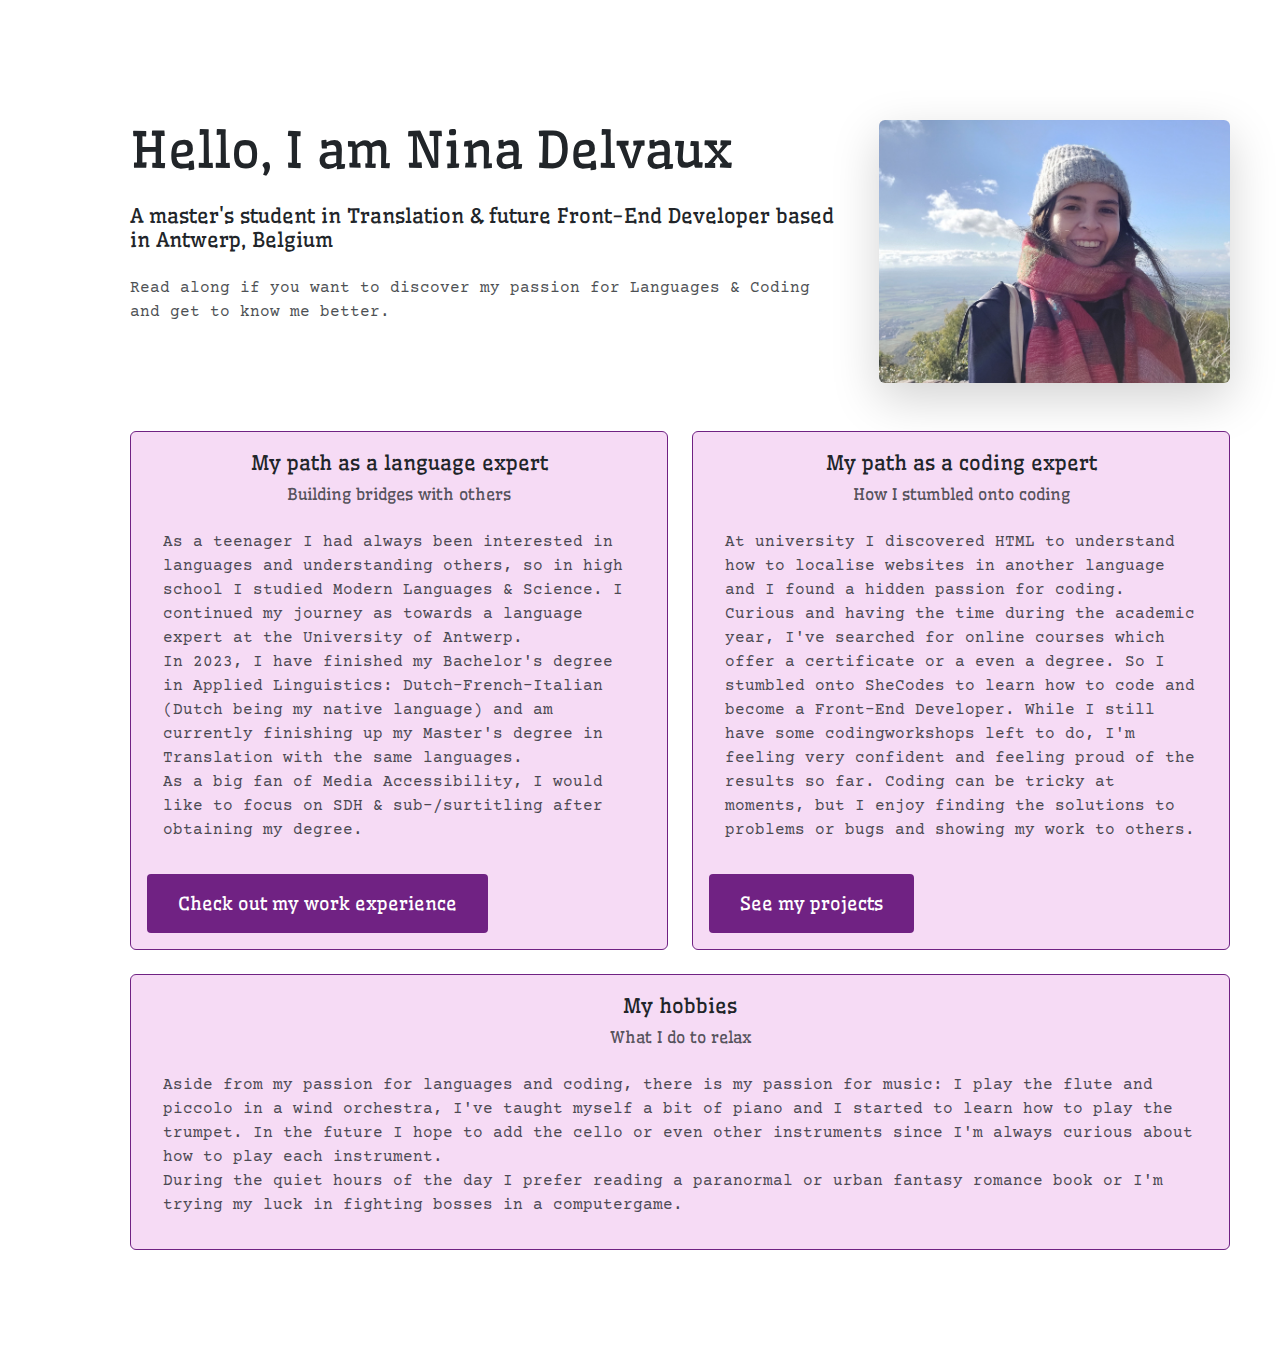
==== about.html @ 6f056b51 "Created about.html, added CSS and Responsiveness" ====
<!DOCTYPE html>
<html lang="en">
  <head>
    <meta charset="UTF-8" />
    <meta name="viewport" content="width=device-width, initial-scale=1.0" />
    <meta http-equiv="X-UA-Compatible" content="IE=7" />
    <link rel="preconnect" href="https://fonts.googleapis.com" />
    <link rel="preconnect" href="https://fonts.gstatic.com" crossorigin />
    <link
      href="https://fonts.googleapis.com/css2?family=Wellfleet&display=swap"
      rel="stylesheet"
    />
    <link rel="preconnect" href="https://fonts.googleapis.com" />
    <link rel="preconnect" href="https://fonts.gstatic.com" crossorigin />
    <link
      href="https://fonts.googleapis.com/css2?family=Courier+Prime:ital,wght@0,400;0,700;1,400;1,700&family=Wellfleet&display=swap"
      rel="stylesheet"
    />
    <link
      href="https://cdn.jsdelivr.net/npm/bootstrap@5.3.3/dist/css/bootstrap.min.css"
      rel="stylesheet"
      integrity="sha384-QWTKZyjpPEjISv5WaRU9OFeRpok6YctnYmDr5pNlyT2bRjXh0JMhjY6hW+ALEwIH"
      crossorigin="anonymous"
    />
    <script
      src="https://cdn.jsdelivr.net/npm/bootstrap@5.3.3/dist/js/bootstrap.bundle.min.js"
      integrity="sha384-YvpcrYf0tY3lHB60NNkmXc5s9fDVZLESaAA55NDzOxhy9GkcIdslK1eN7N6jIeHz"
      crossorigin="anonymous"
    ></script>
    <link rel="stylesheet" href="/src/style.css" />
    <title>Document</title>
  </head>
  <body>
    <div class="container container-about-page">
      <div class="row header-about-page mb-5">
        <div class="col-lg-8">
          <h1 class="mb-4">Hello, I am Nina Delvaux</h1>
          <h2 class="mb-4">
            A master's student in Translation & future Front-End Developer based
            in Antwerp, Belgium
          </h2>
          <p class="mb-5">
            Read along if you want to discover my passion for Languages & Coding
            <br />and get to know me better.
          </p>
        </div>
        <div class="col-lg-4">
          <img
            src="/images/Château du Haut-Koenigsbourg, Alsace, France.jpg"
            class="img-fluid rounded shadow-lg"
            alt="picture of Nina"
          />
        </div>
      </div>

      <div class="about-page-content">
        <div class="row g-4">
          <div class="col-lg card-group">
            <div class="card">
              <div class="card-body">
                <h5 class="card-title">My path as a language expert</h5>
                <h6 class="card-subtitle mb-2 text-body-secondary">
                  Building bridges with others
                </h6>
                <p class="card-text p-3">
                  As a teenager I had always been interested in languages and
                  understanding others, so in high school I studied Modern
                  Languages & Science. I continued my journey as towards a
                  language expert at the University of Antwerp. <br />In 2023, I
                  have finished my Bachelor's degree in Applied Linguistics:
                  Dutch-French-Italian (Dutch being my native language) and am
                  currently finishing up my Master's degree in Translation with
                  the same languages.
                  <br />
                  As a big fan of Media Accessibility, I would like to focus on
                  SDH & sub-/surtitling after obtaining my degree.
                </p>
                <a href="" class="btn btn-branding"
                  >Check out my work experience</a
                >
              </div>
            </div>
          </div>
          <div class="col-lg card-group">
            <div class="card">
              <div class="card-body">
                <h5 class="card-title">My path as a coding expert</h5>
                <h6 class="card-subtitle mb-2 text-body-secondary">
                  How I stumbled onto coding
                </h6>
                <p class="card-text p-3">
                  At university I discovered HTML to understand how to localise
                  websites in another language and I found a hidden passion for
                  coding. Curious and having the time during the academic year,
                  I've searched for online courses which offer a certificate or
                  a even a degree. So I stumbled onto SheCodes to learn how to
                  code and become a Front-End Developer. While I still have some
                  codingworkshops left to do, I'm feeling very confident and
                  feeling proud of the results so far. Coding can be tricky at
                  moments, but I enjoy finding the solutions to problems or bugs
                  and showing my work to others.
                </p>
                <a href="" class="btn btn-branding">See my projects</a>
              </div>
            </div>
          </div>

          <div class="col-lg-12">
            <div class="card">
              <div class="card-body">
                <h5 class="card-title">My hobbies</h5>
                <h6 class="card-subtitle mb-2 text-body-secondary">
                  What I do to relax
                </h6>
                <p class="card-text p-3">
                  Aside from my passion for languages and coding, there is my
                  passion for music: I play the flute and piccolo in a wind
                  orchestra, I've taught myself a bit of piano and I started to
                  learn how to play the trumpet. In the future I hope to add the
                  cello or even other instruments since I'm always curious about
                  how to play each instrument.
                  <br />
                  During the quiet hours of the day I prefer reading a
                  paranormal or urban fantasy romance book or I'm trying my luck
                  in fighting bosses in a computergame.
                </p>
              </div>
            </div>
          </div>
        </div>
      </div>
    </div>
  </body>
</html>
---- src/style.css ----
:root {
  --hero-font-family: "Wellfleet", monospace;
  --secondary-font-family: "Courier Prime", monospace;
  --branding-color: rgba(112, 34, 131, 1);
  --secondary-color: rgba(160, 95, 150, 1);
  --tertiary-color: rgba(246, 219, 245, 1);
}

.hero {
  background: linear-gradient(
    102.3deg,
    rgb(147, 39, 143) 5.9%,
    rgb(234, 172, 232) 64%,
    rgb(246, 219, 245) 89%
  );
  text-align: center;
  padding: 160px 20px;
  font-family: var(--hero-font-family);
}

.hero p {
  font-size: 36px;
  font-weight: bold;
  margin: 0;
}

.hero h2 {
  font-weight: normal;
  line-height: 2;
  font-size: 24px;
}

h1 {
  font-size: 96px;
}

h2 {
  font-size: 36px;
}

.btn-branding {
  background: var(--branding-color);
  border-radius: 4px;
  color: white;
  font-size: 18px;
  line-height: 27px;
  padding: 15px 30px;
}

.btn-branding:hover {
  color: var(--tertiary-color);
  background-color: var(--branding-color);
  opacity: 0.8;
}

.centered-p {
  font-family: var(--hero-font-family);
  font-weight: 900;
}

.project-description {
  padding: 120px 60px 0 !important;
}

p {
  font-family: var(--secondary-font-family);
  font-size: 16px;
  line-height: 30px;
  opacity: 0.8;
}

h2,
a.btn-branding {
  font-family: var(--hero-font-family);
}

.col-lg-6 {
  background-color: var(--tertiary-color);
  padding: 0;
  border-radius: 4px;
}

.container-about-page {
  padding: 120px 20px !important;
  margin: 0 110px !important;
}

.header-about-page h1 {
  font-size: 50px;
  font-family: var(--hero-font-family);
}
.header-about-page h2 {
  font-size: 20px;
}
.header-about-page p {
  line-height: 1.5;
}

.about-page-content p {
  line-height: 1.5;
}

.card {
  border-color: var(--branding-color);
  background-color: var(--tertiary-color);
}

.card-title,
.card-subtitle {
  font-family: var(--hero-font-family);
  text-align: center;
  line-height: 1.5;
}

@media (max-width: 992px) {
  .project-description {
    padding: 40px !important;
    text-align: center;
  }
  h1 {
    font-size: 66px;
  }
  h2 {
    font-size: 28px;
  }
  .centered-p {
    font-size: 20px;
  }
  .project-description p {
    text-align: center !important;
  }

  .container-about-page {
    padding: 20px;
    margin: 0 auto !important;
    text-align: center;
  }
  .header-about-page h1 {
    font-size: 36px;
  }
}

@media (max-width: 1400px) {
  .project-description {
    padding: 35px 25px 0 !important;
  }
  h2 {
    font-size: 24px;
  }
  .project-description p {
    font-size: 14px;
    text-align: left;
  }
}
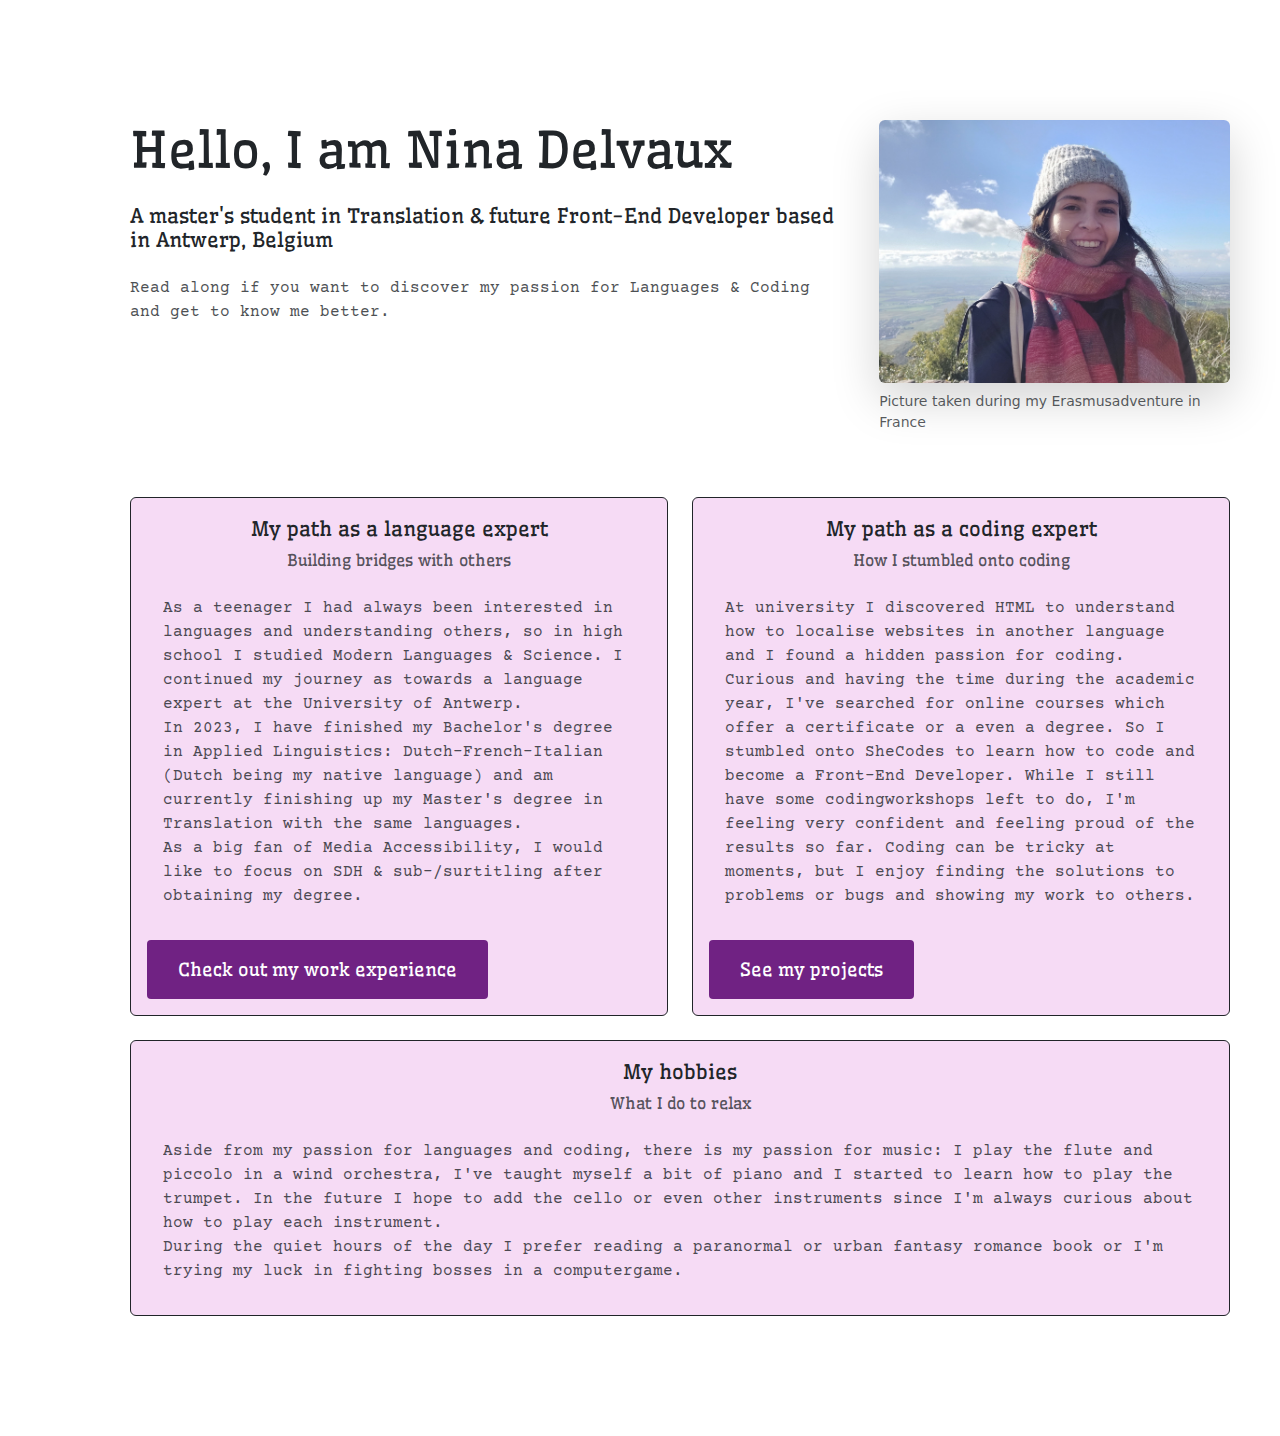
==== commit 40059f74: "Created codingworks.html, simplified CSS a little & added a caption to a picture" ====
--- a/about.html
+++ b/about.html
@@ -31,7 +31,7 @@
     <title>Document</title>
   </head>
   <body>
-    <div class="container container-about-page">
+    <div class="container content-container">
       <div class="row header-about-page mb-5">
         <div class="col-lg-8">
           <h1 class="mb-4">Hello, I am Nina Delvaux</h1>
@@ -45,15 +45,20 @@
           </p>
         </div>
         <div class="col-lg-4">
-          <img
-            src="/images/Château du Haut-Koenigsbourg, Alsace, France.jpg"
-            class="img-fluid rounded shadow-lg"
-            alt="picture of Nina"
-          />
+          <figure class="figure">
+            <img
+              src="/images/Château du Haut-Koenigsbourg, Alsace, France.jpg"
+              class="figure-img img-fluid rounded shadow-lg"
+              alt="picture of Nina"
+            />
+            <figcaption class="figure-caption">
+              Picture taken during my Erasmusadventure in France
+            </figcaption>
+          </figure>
         </div>
       </div>
 
-      <div class="about-page-content">
+      <div class="content">
         <div class="row g-4">
           <div class="col-lg card-group">
             <div class="card">
--- a/src/style.css
+++ b/src/style.css
@@ -80,7 +80,7 @@
   border-radius: 4px;
 }
 
-.container-about-page {
+.content-container {
   padding: 120px 20px !important;
   margin: 0 110px !important;
 }
@@ -96,12 +96,25 @@
   line-height: 1.5;
 }
 
-.about-page-content p {
+.content h1 {
+  font-size: 64px;
+  line-height: 80px;
+  font-family: var(--hero-font-family);
+}
+
+.content h3 {
+  font-size: 24px;
   line-height: 1.5;
+  font-family: var(--hero-font-family);
+}
+
+.content p {
+  line-height: 1.5;
+  font-family: var(--secondary-font-family);
 }
 
 .card {
-  border-color: var(--branding-color);
+  border-color: 1px solid var(--branding-color);
   background-color: var(--tertiary-color);
 }
 
@@ -110,6 +123,10 @@
   font-family: var(--hero-font-family);
   text-align: center;
   line-height: 1.5;
+}
+
+.img-thumbnail {
+  background-color: var(--branding-color);
 }
 
 @media (max-width: 992px) {
@@ -130,13 +147,14 @@
     text-align: center !important;
   }
 
-  .container-about-page {
+  .content-container {
     padding: 20px;
     margin: 0 auto !important;
     text-align: center;
   }
-  .header-about-page h1 {
+  .content-container h1 {
     font-size: 36px;
+    line-height: 1.5;
   }
 }
 
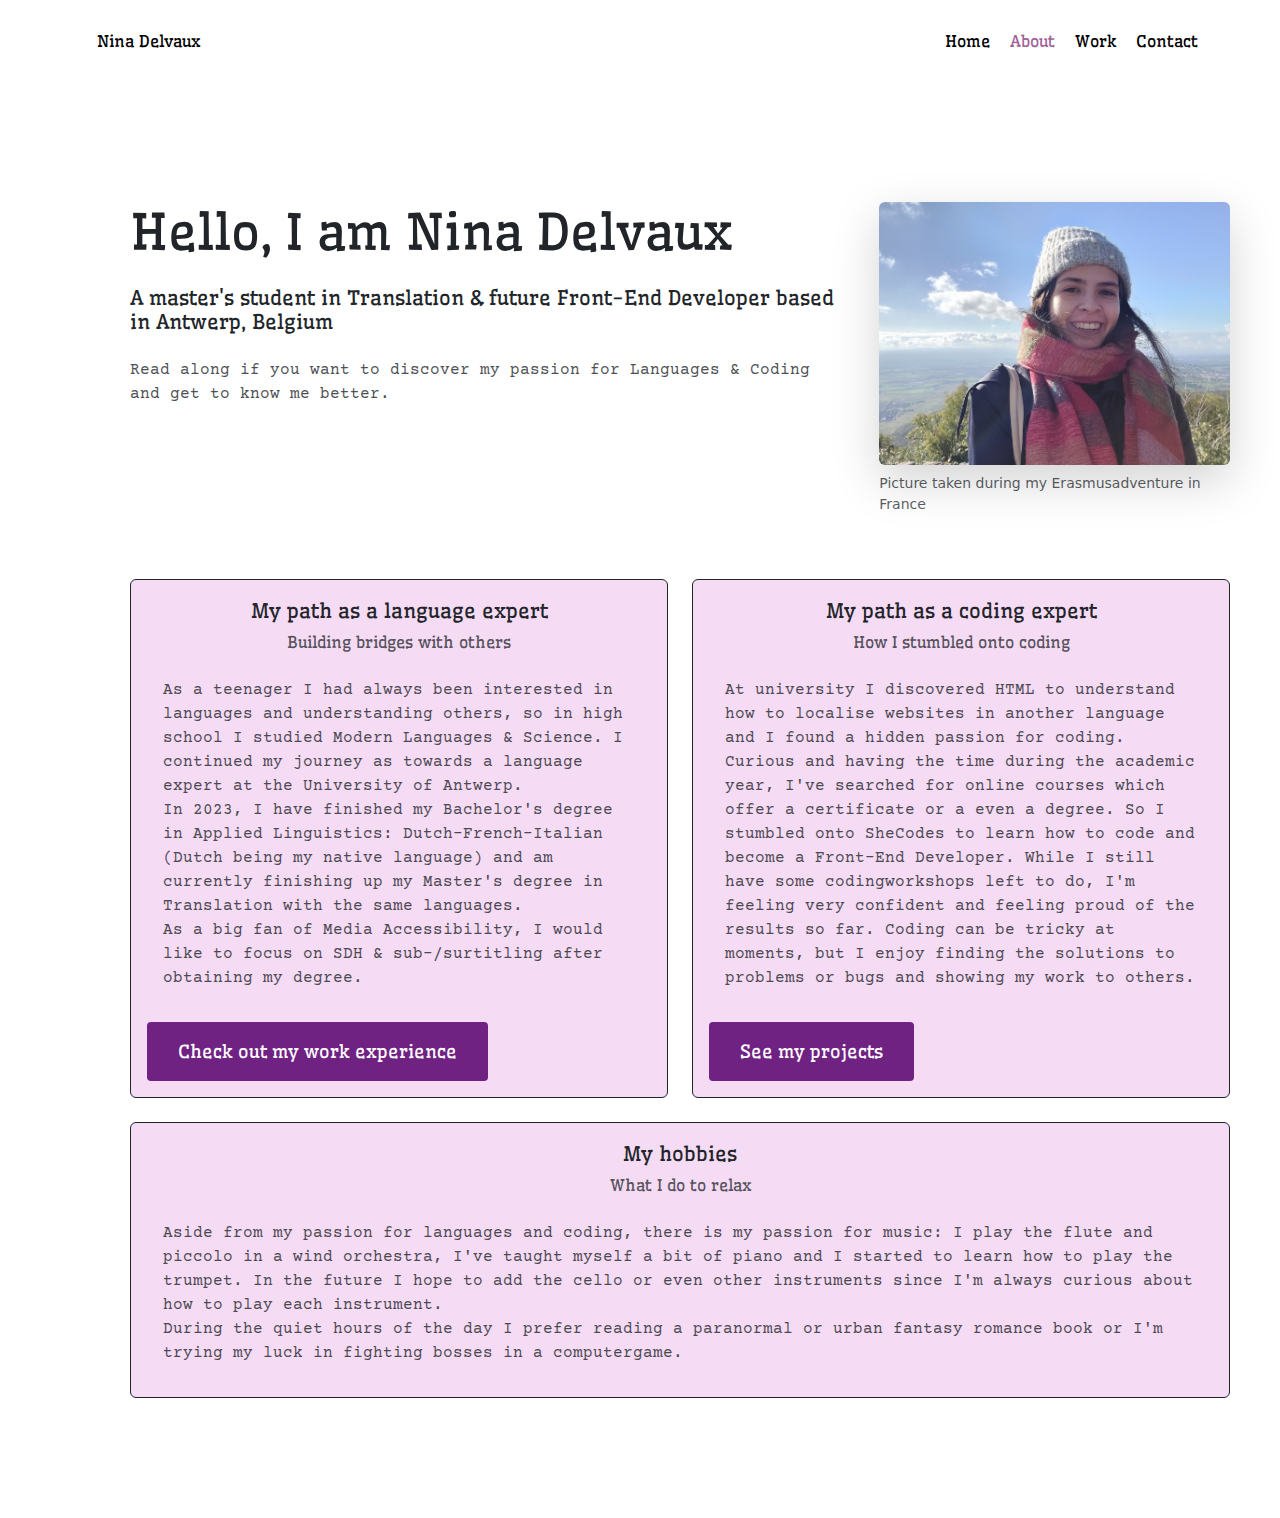
==== commit 15d8baa7: "Created responsive navbar, fixed buttonlinks" ====
--- a/about.html
+++ b/about.html
@@ -31,6 +31,29 @@
     <title>Document</title>
   </head>
   <body>
+    <div class="container">
+      <nav class="d-flex justify-content-between">
+        <ul class="d-none d-md-block">
+          <li>
+            <a href="/">Nina Delvaux</a>
+          </li>
+        </ul>
+        <ul>
+          <li>
+            <a href="/">Home</a>
+          </li>
+          <li class="active">
+            <a href="/about.html">About</a>
+          </li>
+          <li>
+            <a href="/work.html">Work</a>
+          </li>
+          <li>
+            <a href="/contact.html">Contact</a>
+          </li>
+        </ul>
+      </nav>
+    </div>
     <div class="container content-container">
       <div class="row header-about-page mb-5">
         <div class="col-lg-8">
@@ -80,7 +103,7 @@
                   As a big fan of Media Accessibility, I would like to focus on
                   SDH & sub-/surtitling after obtaining my degree.
                 </p>
-                <a href="" class="btn btn-branding"
+                <a href="/work.html#workexperience" class="btn btn-branding"
                   >Check out my work experience</a
                 >
               </div>
@@ -105,7 +128,9 @@
                   moments, but I enjoy finding the solutions to problems or bugs
                   and showing my work to others.
                 </p>
-                <a href="" class="btn btn-branding">See my projects</a>
+                <a href="/work.html" class="btn btn-branding"
+                  >See my projects</a
+                >
               </div>
             </div>
           </div>
--- a/src/style.css
+++ b/src/style.css
@@ -59,7 +59,7 @@
 }
 
 .project-description {
-  padding: 120px 60px 0 !important;
+  padding: 120px 60px 0;
 }
 
 p {
@@ -81,8 +81,8 @@
 }
 
 .content-container {
-  padding: 120px 20px !important;
-  margin: 0 110px !important;
+  padding: 120px 20px;
+  margin: 0 110px;
 }
 
 .header-about-page h1 {
@@ -125,8 +125,32 @@
   line-height: 1.5;
 }
 
-.img-thumbnail {
-  background-color: var(--branding-color);
+nav {
+  padding: 20px 0;
+}
+
+nav ul {
+  padding: 0;
+  margin: 0;
+}
+
+nav li {
+  display: inline;
+  list-style: none;
+  line-height: 42px;
+  margin-left: 15px;
+  font-family: var(--hero-font-family);
+}
+
+nav a {
+  text-decoration: none;
+  color: rgb(0, 0, 0);
+  transition: all 100ms ease-in-out;
+}
+
+nav a:hover,
+nav li.active a {
+  color: var(--secondary-color);
 }
 
 @media (max-width: 992px) {
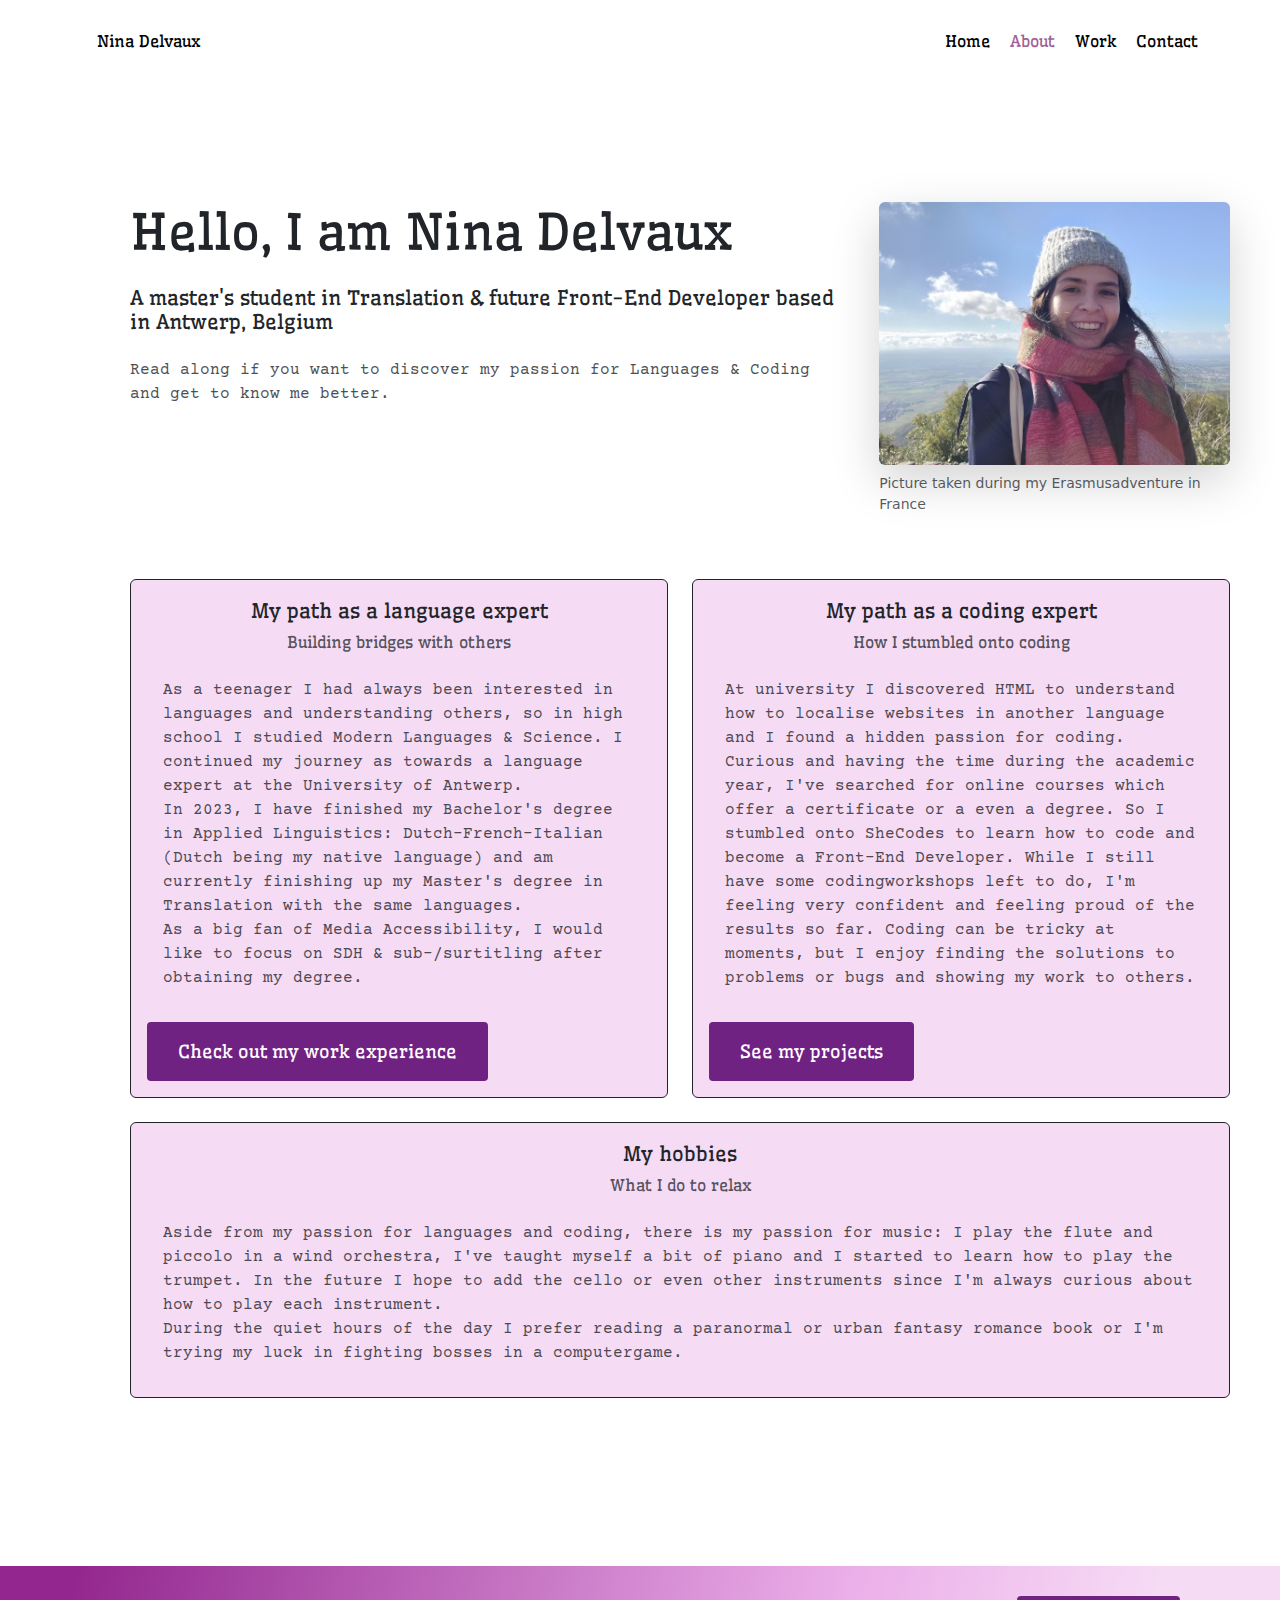
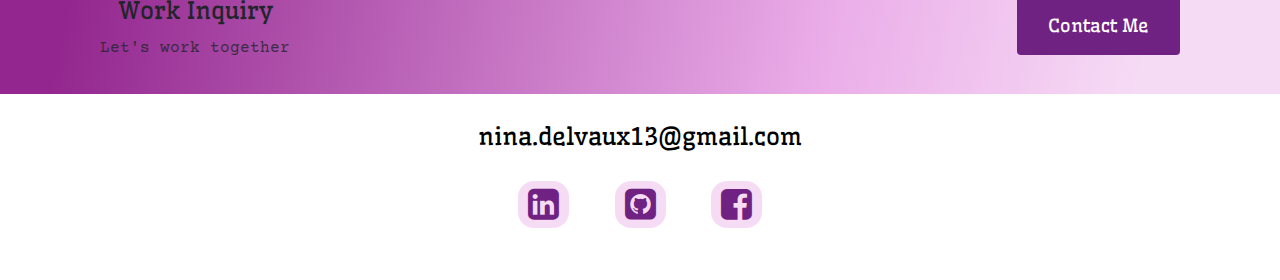
==== commit 147338ba: "Created footer" ====
--- a/about.html
+++ b/about.html
@@ -28,6 +28,10 @@
       crossorigin="anonymous"
     ></script>
     <link rel="stylesheet" href="/src/style.css" />
+    <link
+      rel="stylesheet"
+      href="https://cdnjs.cloudflare.com/ajax/libs/font-awesome/4.7.0/css/font-awesome.min.css"
+    />
     <title>Document</title>
   </head>
   <body>
@@ -160,5 +164,43 @@
         </div>
       </div>
     </div>
+    <div class="footer-container">
+      <footer class="text-center mt-5">
+        <div
+          class="contact-box d-flex justify-content-between mb-4 d-none d-md-flex"
+        >
+          <div>
+            <h2>Work Inquiry</h2>
+            <p>Let's work together</p>
+          </div>
+          <div>
+            <a href="/contact.html" class="btn btn-branding">Contact Me</a>
+          </div>
+        </div>
+        <a href="mailto:nina.delvaux13@gmail.com" class="email-link"
+          >nina.delvaux13@gmail.com</a
+        >
+        <div class="social-links mt-4 mb-5">
+          <a
+            href="https://www.linkedin.com/in/nina-delvaux-8363b2268/"
+            target="_blank"
+            class="rounded-4"
+            ><i class="fa fa-linkedin-square"></i
+          ></a>
+          <a
+            href="https://github.com/NinaDlvx"
+            target="_blank"
+            class="rounded-4"
+            ><i class="fa fa-github-square"></i
+          ></a>
+          <a
+            href="https://www.facebook.com/nina.delvaux.3"
+            target="_blank"
+            class="rounded-4"
+            ><i class="fa fa-facebook-square"></i
+          ></a>
+        </div>
+      </footer>
+    </div>
   </body>
 </html>
--- a/src/style.css
+++ b/src/style.css
@@ -59,7 +59,7 @@
 }
 
 .project-description {
-  padding: 120px 60px 0;
+  padding: 120px 60px 0 !important;
 }
 
 p {
@@ -153,6 +153,45 @@
   color: var(--secondary-color);
 }
 
+.footer-container {
+  padding: 0;
+}
+
+footer .contact-box {
+  background: linear-gradient(
+    102.3deg,
+    rgb(147, 39, 143) 5.9%,
+    rgb(234, 172, 232) 64%,
+    rgb(246, 219, 245) 89%
+  );
+  padding: 30px 100px 15px;
+}
+
+footer .email-link {
+  text-decoration: none;
+  color: black;
+  font-size: 24px;
+  font-family: var(--hero-font-family);
+}
+
+footer .email-link:hover {
+  color: var(--secondary-color);
+}
+
+footer .social-links a {
+  font-size: 36px;
+  margin: 20px;
+  padding: 3px 10px;
+  color: var(--branding-color);
+  background-color: var(--tertiary-color);
+  transition: all 200 ease-in-out;
+}
+
+footer .social-links a:hover {
+  color: var(--tertiary-color);
+  background-color: var(--branding-color);
+}
+
 @media (max-width: 992px) {
   .project-description {
     padding: 40px !important;
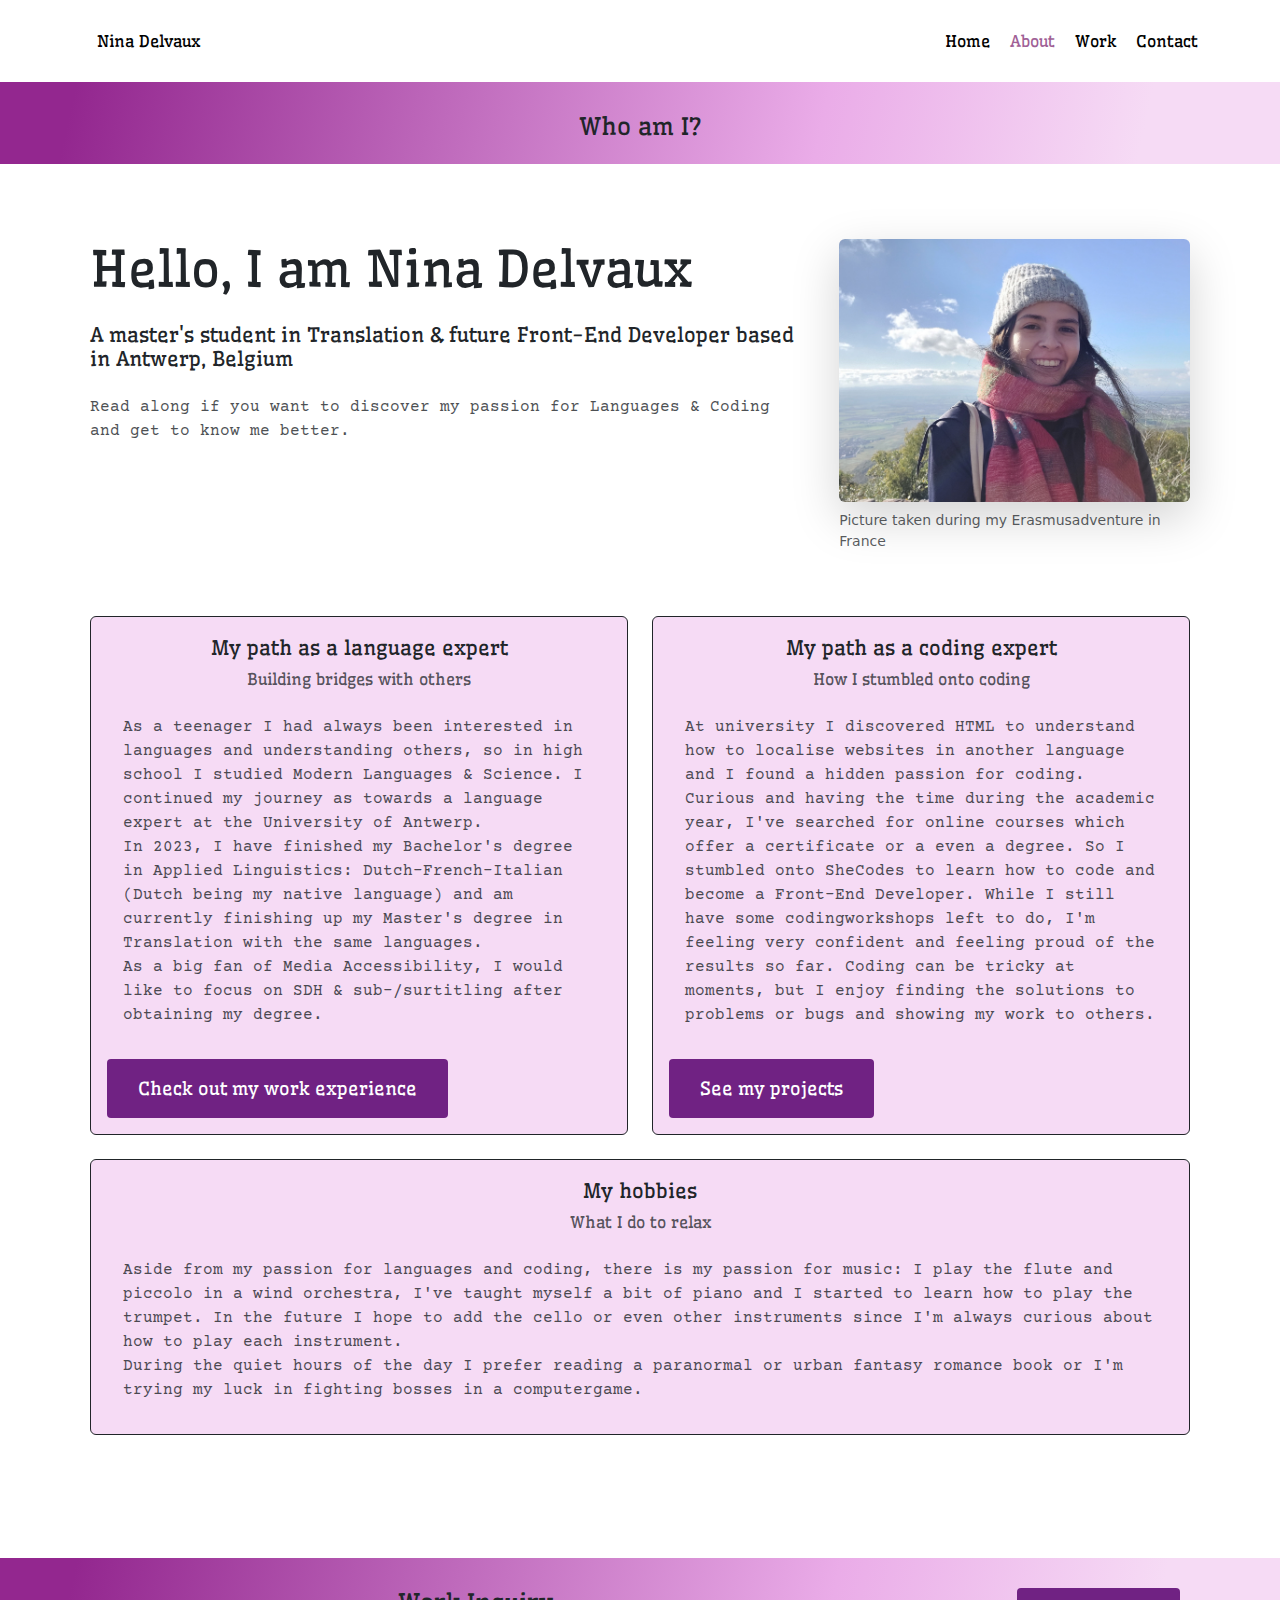
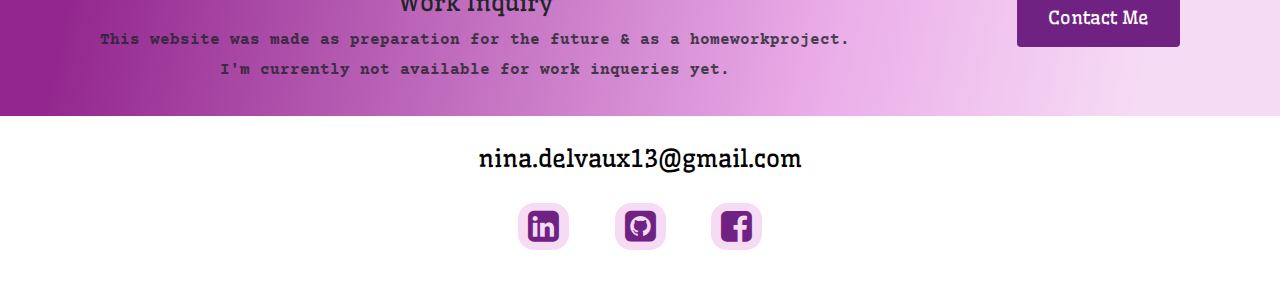
==== commit 5b4ae7cb: "Made all html-pages SEO friendly & added more lay-out" ====
--- a/about.html
+++ b/about.html
@@ -32,31 +32,38 @@
       rel="stylesheet"
       href="https://cdnjs.cloudflare.com/ajax/libs/font-awesome/4.7.0/css/font-awesome.min.css"
     />
-    <title>Document</title>
+    <title>Learn all about Nina - Nina Delvaux</title>
+    <meta
+      name="description"
+      content="Read all about Nina Delvaux' path to a language and coding expert and get to know more."
+    />
   </head>
   <body>
     <div class="container">
       <nav class="d-flex justify-content-between">
         <ul class="d-none d-md-block">
           <li>
-            <a href="/">Nina Delvaux</a>
+            <a href="/" title="Go to homepage">Nina Delvaux</a>
           </li>
         </ul>
         <ul>
           <li>
-            <a href="/">Home</a>
+            <a href="/" title="Go to homepage">Home</a>
           </li>
           <li class="active">
-            <a href="/about.html">About</a>
-          </li>
-          <li>
-            <a href="/work.html">Work</a>
-          </li>
-          <li>
-            <a href="/contact.html">Contact</a>
+            <a href="/about.html" title="Get to know Nina">About</a>
+          </li>
+          <li>
+            <a href="/work.html" title="Take a look at Nina's work">Work</a>
+          </li>
+          <li>
+            <a href="/contact.html" title="Contact Nina">Contact</a>
           </li>
         </ul>
       </nav>
+    </div>
+    <div class="source-box">
+      <h2 class="text-center">Who am I?</h2>
     </div>
     <div class="container content-container">
       <div class="row header-about-page mb-5">
@@ -76,7 +83,8 @@
             <img
               src="/images/Château du Haut-Koenigsbourg, Alsace, France.jpg"
               class="figure-img img-fluid rounded shadow-lg"
-              alt="picture of Nina"
+              alt="picture of Nina Delvaux, a brunette wearing a grey beanie and a red scarf, with a view of the blue sky in the background"
+              title="picture of Nina Delvaux on the hill of Château du Haut-Koenigsbourg in France"
             />
             <figcaption class="figure-caption">
               Picture taken during my Erasmusadventure in France
@@ -107,7 +115,10 @@
                   As a big fan of Media Accessibility, I would like to focus on
                   SDH & sub-/surtitling after obtaining my degree.
                 </p>
-                <a href="/work.html#workexperience" class="btn btn-branding"
+                <a
+                  href="/work.html#workexperience"
+                  class="btn btn-branding"
+                  title="Check Nina's work experience"
                   >Check out my work experience</a
                 >
               </div>
@@ -132,7 +143,10 @@
                   moments, but I enjoy finding the solutions to problems or bugs
                   and showing my work to others.
                 </p>
-                <a href="/work.html" class="btn btn-branding"
+                <a
+                  href="/work.html"
+                  class="btn btn-branding"
+                  title="Check Nina's codingprojects"
                   >See my projects</a
                 >
               </div>
@@ -171,13 +185,27 @@
         >
           <div>
             <h2>Work Inquiry</h2>
-            <p>Let's work together</p>
+            <p>
+              <b
+                >This website was made as preparation for the future & as a
+                homeworkproject. <br />I'm currently not available for work
+                inqueries yet.</b
+              >
+            </p>
           </div>
           <div>
-            <a href="/contact.html" class="btn btn-branding">Contact Me</a>
-          </div>
-        </div>
-        <a href="mailto:nina.delvaux13@gmail.com" class="email-link"
+            <a
+              href="/contact.html"
+              class="btn btn-branding"
+              title="Contact Nina for work inquiries"
+              >Contact Me</a
+            >
+          </div>
+        </div>
+        <a
+          href="mailto:nina.delvaux13@gmail.com"
+          class="email-link"
+          title="Send an email to Nina"
           >nina.delvaux13@gmail.com</a
         >
         <div class="social-links mt-4 mb-5">
@@ -185,18 +213,21 @@
             href="https://www.linkedin.com/in/nina-delvaux-8363b2268/"
             target="_blank"
             class="rounded-4"
+            title="Visit Nina's LinkedIn-profile"
             ><i class="fa fa-linkedin-square"></i
           ></a>
           <a
             href="https://github.com/NinaDlvx"
             target="_blank"
             class="rounded-4"
+            title="Visit Nina's Github-profile"
             ><i class="fa fa-github-square"></i
           ></a>
           <a
             href="https://www.facebook.com/nina.delvaux.3"
             target="_blank"
             class="rounded-4"
+            title="Visit Nina's Facebook-profile"
             ><i class="fa fa-facebook-square"></i
           ></a>
         </div>
--- a/src/style.css
+++ b/src/style.css
@@ -81,8 +81,8 @@
 }
 
 .content-container {
-  padding: 120px 20px;
-  margin: 0 110px;
+  padding: 75px 20px;
+  margin: 0 70px;
 }
 
 .header-about-page h1 {
@@ -157,7 +157,8 @@
   padding: 0;
 }
 
-footer .contact-box {
+footer .contact-box,
+.source-box {
   background: linear-gradient(
     102.3deg,
     rgb(147, 39, 143) 5.9%,
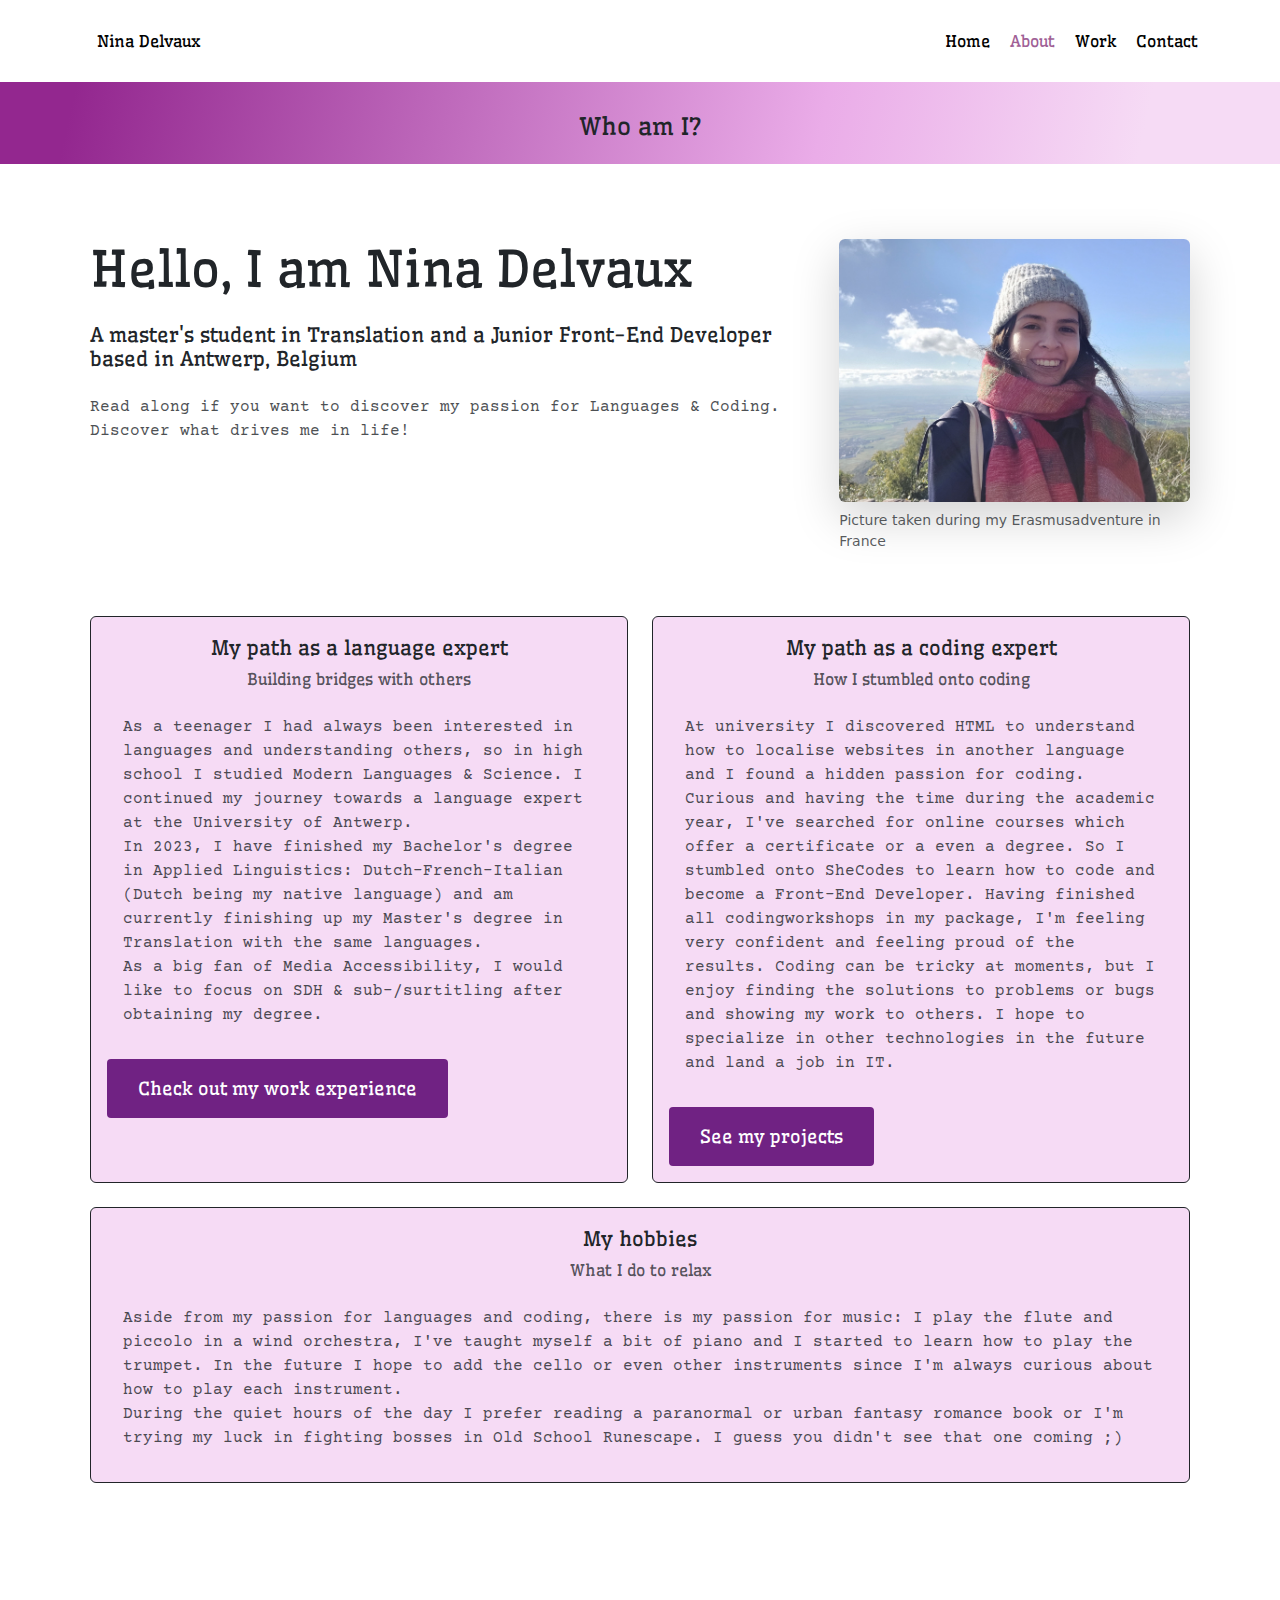
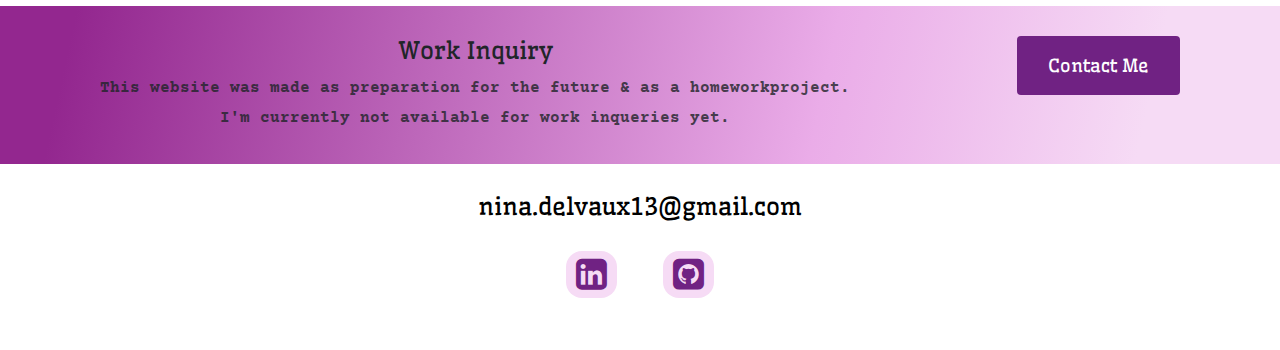
==== commit 20e4922b: "Update: added recent projects & adapted info" ====
--- a/about.html
+++ b/about.html
@@ -10,8 +10,6 @@
       href="https://fonts.googleapis.com/css2?family=Wellfleet&display=swap"
       rel="stylesheet"
     />
-    <link rel="preconnect" href="https://fonts.googleapis.com" />
-    <link rel="preconnect" href="https://fonts.gstatic.com" crossorigin />
     <link
       href="https://fonts.googleapis.com/css2?family=Courier+Prime:ital,wght@0,400;0,700;1,400;1,700&family=Wellfleet&display=swap"
       rel="stylesheet"
@@ -54,7 +52,7 @@
             <a href="/about.html" title="Get to know Nina">About</a>
           </li>
           <li>
-            <a href="/work.html" title="Take a look at Nina's work">Work</a>
+            <a href="/work.html" title="Nina her work">Work</a>
           </li>
           <li>
             <a href="/contact.html" title="Contact Nina">Contact</a>
@@ -70,12 +68,12 @@
         <div class="col-lg-8">
           <h1 class="mb-4">Hello, I am Nina Delvaux</h1>
           <h2 class="mb-4">
-            A master's student in Translation & future Front-End Developer based
-            in Antwerp, Belgium
+            A master's student in Translation and a Junior Front-End Developer
+            based in Antwerp, Belgium
           </h2>
           <p class="mb-5">
-            Read along if you want to discover my passion for Languages & Coding
-            <br />and get to know me better.
+            Read along if you want to discover my passion for Languages &
+            Coding. <br />Discover what drives me in life!
           </p>
         </div>
         <div class="col-lg-4">
@@ -83,8 +81,8 @@
             <img
               src="/images/Château du Haut-Koenigsbourg, Alsace, France.jpg"
               class="figure-img img-fluid rounded shadow-lg"
-              alt="picture of Nina Delvaux, a brunette wearing a grey beanie and a red scarf, with a view of the blue sky in the background"
-              title="picture of Nina Delvaux on the hill of Château du Haut-Koenigsbourg in France"
+              alt="Nina Delvaux, a brunette wearing a grey beanie and a red scarf, with a view of the blue sky in the background"
+              title="Nina Delvaux on the hill of Château du Haut-Koenigsbourg in France"
             />
             <figcaption class="figure-caption">
               Picture taken during my Erasmusadventure in France
@@ -105,9 +103,9 @@
                 <p class="card-text p-3">
                   As a teenager I had always been interested in languages and
                   understanding others, so in high school I studied Modern
-                  Languages & Science. I continued my journey as towards a
-                  language expert at the University of Antwerp. <br />In 2023, I
-                  have finished my Bachelor's degree in Applied Linguistics:
+                  Languages & Science. I continued my journey towards a language
+                  expert at the University of Antwerp. <br />In 2023, I have
+                  finished my Bachelor's degree in Applied Linguistics:
                   Dutch-French-Italian (Dutch being my native language) and am
                   currently finishing up my Master's degree in Translation with
                   the same languages.
@@ -137,11 +135,12 @@
                   coding. Curious and having the time during the academic year,
                   I've searched for online courses which offer a certificate or
                   a even a degree. So I stumbled onto SheCodes to learn how to
-                  code and become a Front-End Developer. While I still have some
-                  codingworkshops left to do, I'm feeling very confident and
-                  feeling proud of the results so far. Coding can be tricky at
-                  moments, but I enjoy finding the solutions to problems or bugs
-                  and showing my work to others.
+                  code and become a Front-End Developer. Having finished all
+                  codingworkshops in my package, I'm feeling very confident and
+                  feeling proud of the results. Coding can be tricky at moments,
+                  but I enjoy finding the solutions to problems or bugs and
+                  showing my work to others. I hope to specialize in other
+                  technologies in the future and land a job in IT.
                 </p>
                 <a
                   href="/work.html"
@@ -170,7 +169,8 @@
                   <br />
                   During the quiet hours of the day I prefer reading a
                   paranormal or urban fantasy romance book or I'm trying my luck
-                  in fighting bosses in a computergame.
+                  in fighting bosses in Old School Runescape. I guess you didn't
+                  see that one coming ;)
                 </p>
               </div>
             </div>
@@ -223,13 +223,6 @@
             title="Visit Nina's Github-profile"
             ><i class="fa fa-github-square"></i
           ></a>
-          <a
-            href="https://www.facebook.com/nina.delvaux.3"
-            target="_blank"
-            class="rounded-4"
-            title="Visit Nina's Facebook-profile"
-            ><i class="fa fa-facebook-square"></i
-          ></a>
         </div>
       </footer>
     </div>
--- a/src/style.css
+++ b/src/style.css
@@ -58,6 +58,14 @@
   font-weight: 900;
 }
 
+.shecodes-link {
+  text-decoration: none;
+  color: var(--secondary-color);
+}
+.shecodes-link:hover {
+  text-decoration: underline;
+}
+
 .project-description {
   padding: 120px 60px 0 !important;
 }
@@ -168,6 +176,16 @@
   padding: 30px 100px 15px;
 }
 
+.source-box a {
+  text-decoration: none;
+  font-weight: 100;
+  color: black;
+  transition: all 200ms ease-in-out;
+}
+.source-box a:hover {
+  text-decoration: underline;
+}
+
 footer .email-link {
   text-decoration: none;
   color: black;
@@ -220,6 +238,14 @@
     font-size: 36px;
     line-height: 1.5;
   }
+
+  .source-box {
+    padding: 30px;
+  }
+  .source-box p {
+    font-size: 12px;
+    line-height: 1.5;
+  }
 }
 
 @media (max-width: 1400px) {
